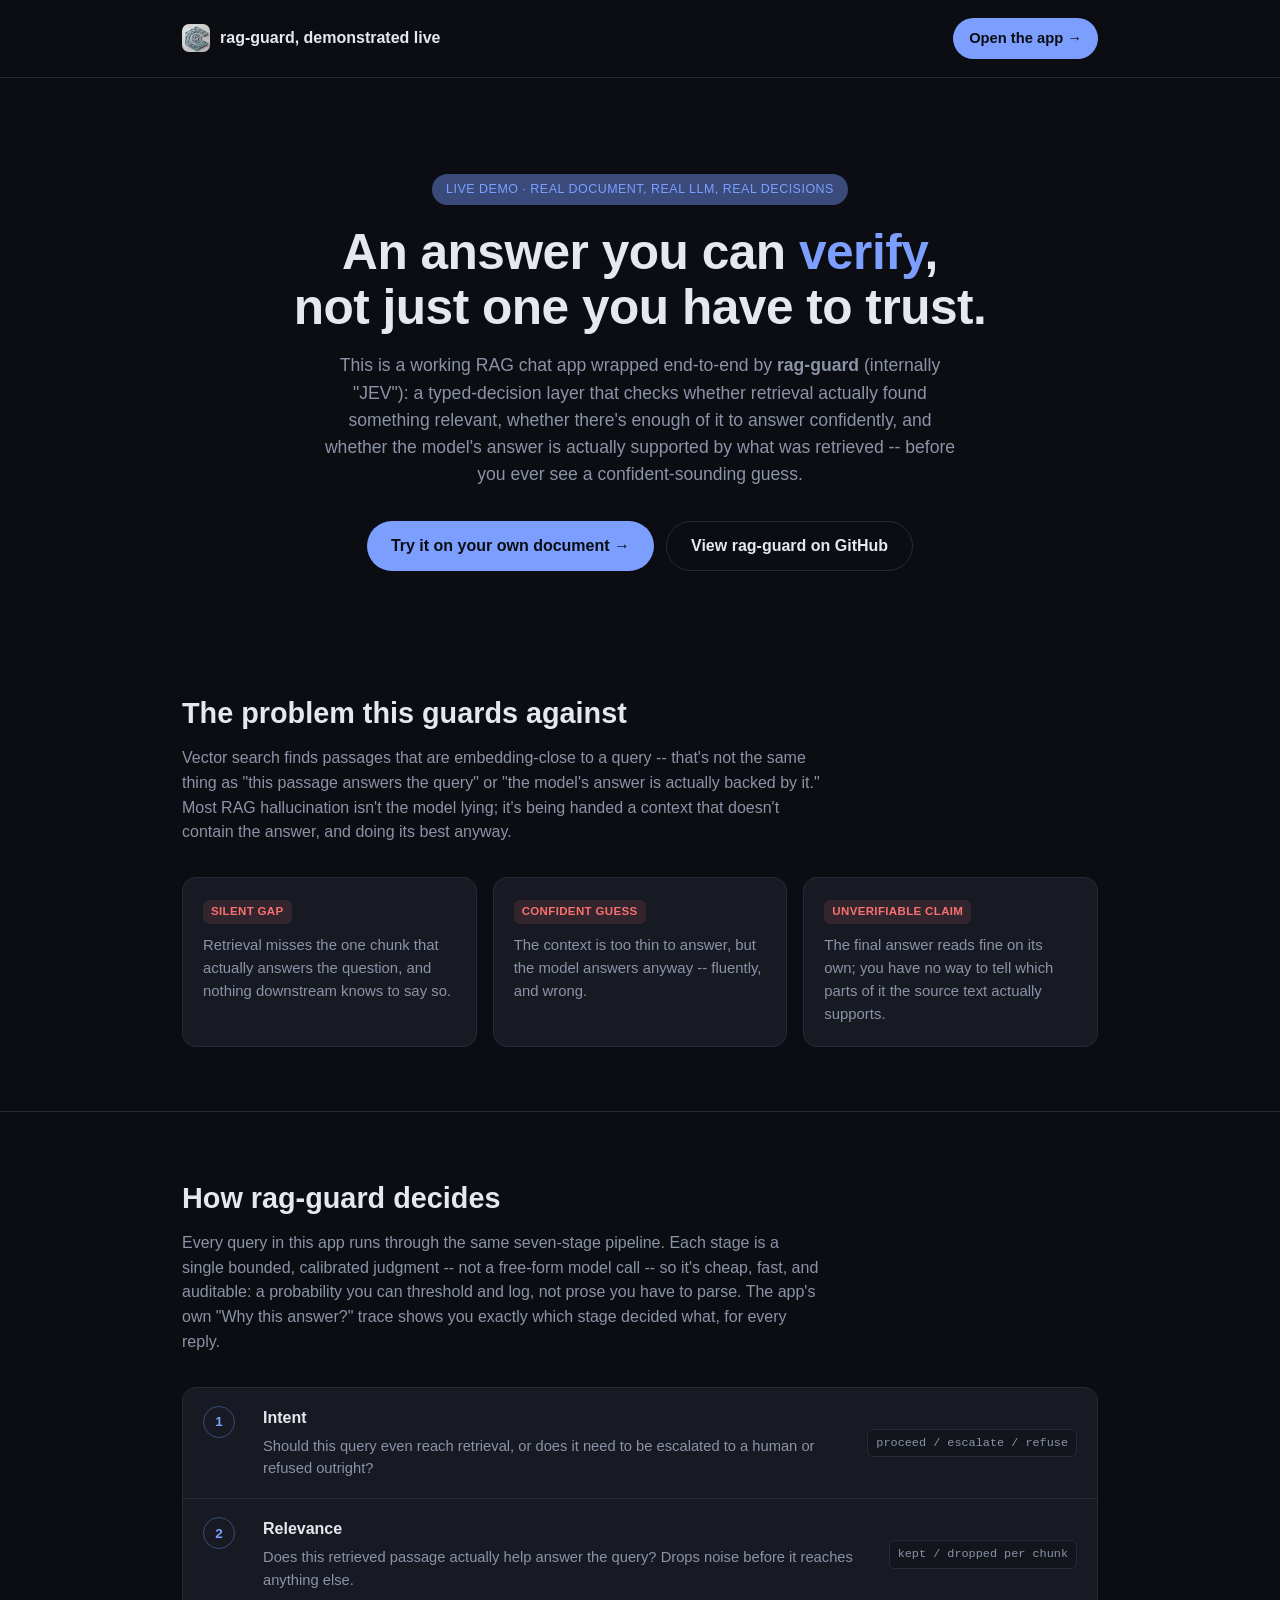
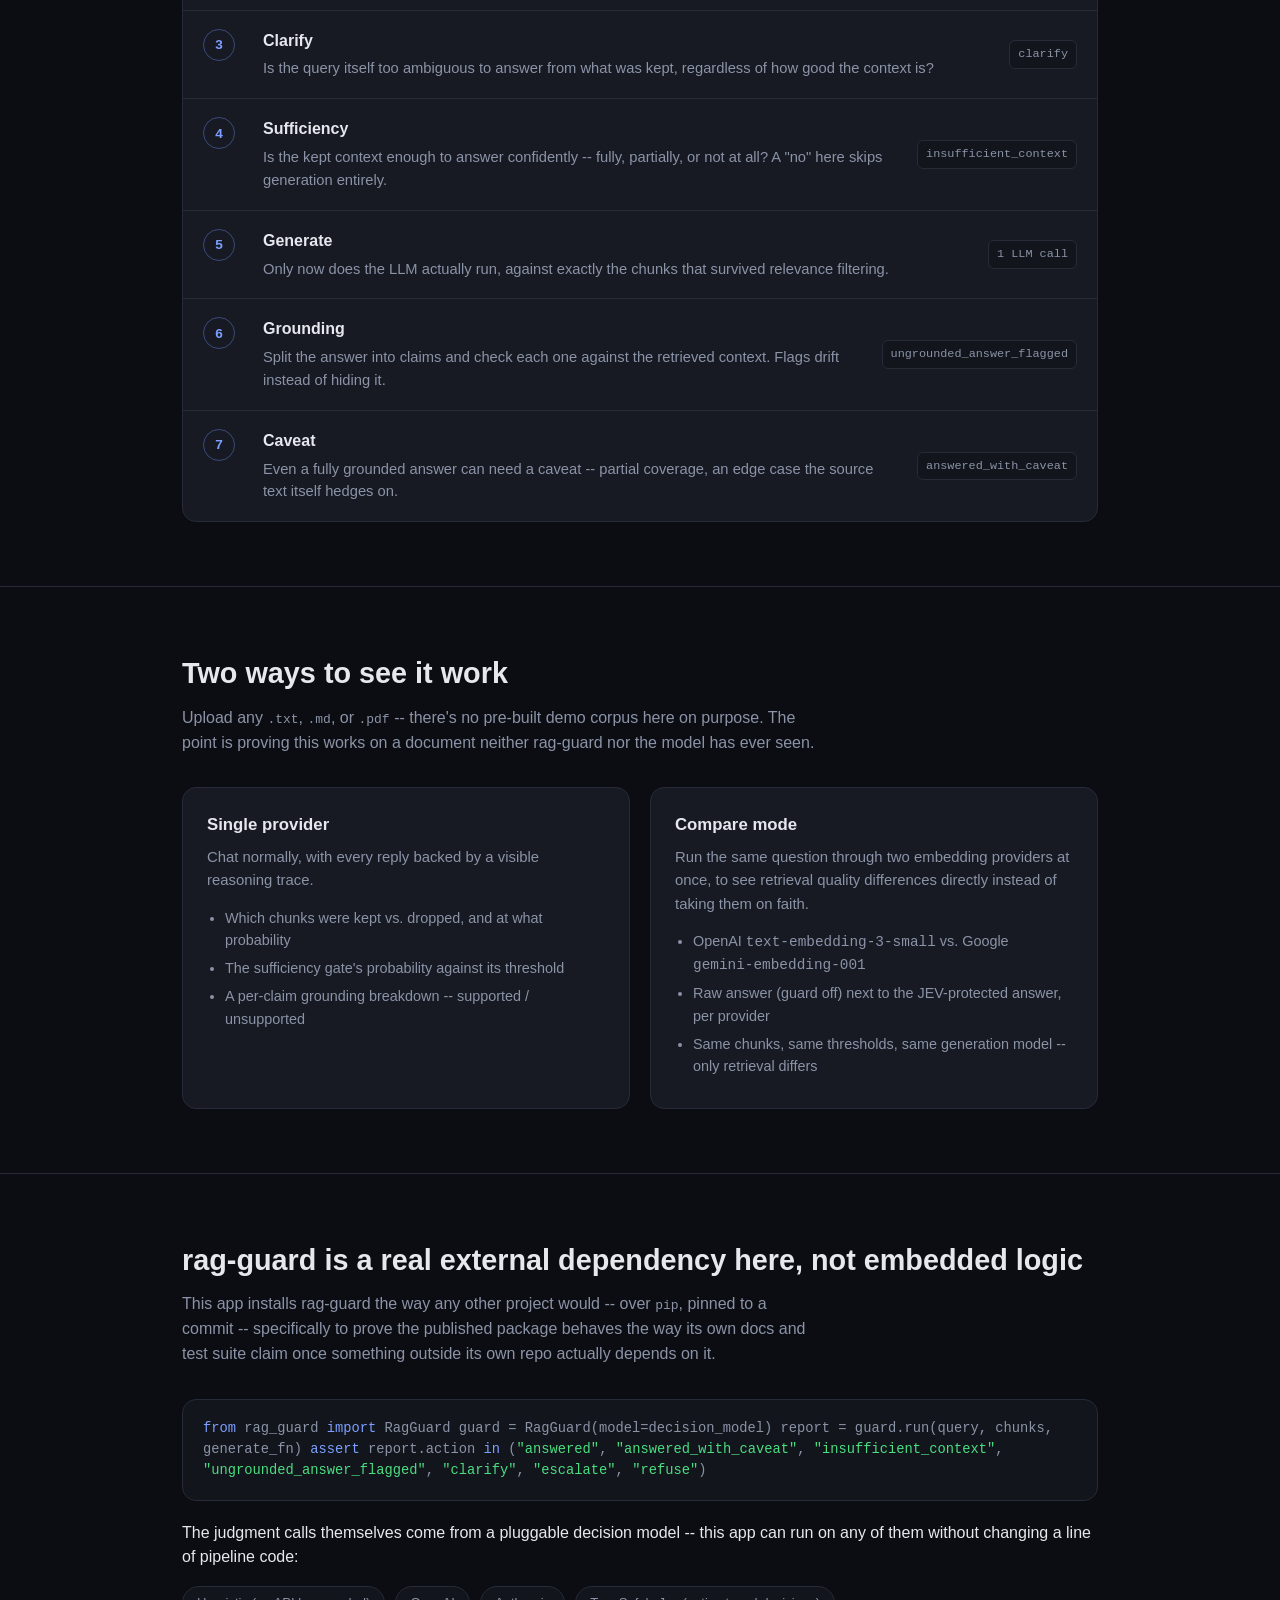
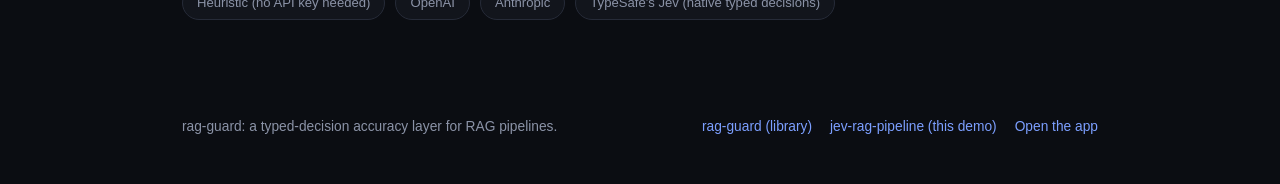
==== static/landing.html @ 6dce5f3c "Add a landing page explaining the project and rag-guard New static/landing.html at "/": explains why" ====
<!doctype html>
<html lang="en">
<head>
  <meta charset="utf-8" />
  <meta name="viewport" content="width=device-width, initial-scale=1" />
  <meta name="description" content="A real RAG system guarded end-to-end by rag-guard: a typed-decision layer that catches insufficient context and ungrounded answers before they reach you." />
  <meta name="theme-color" content="#0b0d12" />
  <link rel="icon" href="data:image/svg+xml,%3Csvg xmlns='http://www.w3.org/2000/svg' viewBox='0 0 32 32'%3E%3Crect width='32' height='32' rx='7' fill='%230b0d12'/%3E%3Ccircle cx='16' cy='16' r='9' fill='none' stroke='%237c9fff' stroke-width='3'/%3E%3C/svg%3E" />
  <title>rag-guard · a typed-decision layer for RAG, demonstrated live</title>
  <style>
    :root {
      --bg: #0b0d12;
      --bg-elevated: #12151c;
      --bg-card: #171a23;
      --border: #262b38;
      --text: #e6e8ee;
      --text-dim: #8b93a7;
      --accent: #7c9fff;
      --accent-dim: #3a4a7a;
      --green: #4ade80;
      --green-dim: rgba(74, 222, 128, 0.14);
      --yellow: #fbbf24;
      --yellow-dim: rgba(251, 191, 36, 0.14);
      --orange: #fb923c;
      --orange-dim: rgba(251, 146, 60, 0.14);
      --red: #f87171;
      --red-dim: rgba(248, 113, 113, 0.12);
      --radius: 14px;
      font-family: -apple-system, BlinkMacSystemFont, "Segoe UI", Inter, Roboto, sans-serif;
    }
    * { box-sizing: border-box; }
    html, body { margin: 0; }
    body {
      background: radial-gradient(1200px 600px at 50% -10%, #151a27 0%, var(--bg) 55%);
      color: var(--text);
      line-height: 1.55;
    }
    a { color: var(--accent); text-decoration: none; }
    a:hover { text-decoration: underline; }
    .wrap { max-width: 980px; margin: 0 auto; padding: 0 clamp(16px, 4vw, 32px); }

    nav.top {
      display: flex;
      align-items: center;
      justify-content: space-between;
      padding: 18px 0;
      border-bottom: 1px solid var(--border);
    }
    nav.top .wrap { width: 100%; display: flex; align-items: center; justify-content: space-between; }
    .brand { display: flex; align-items: center; gap: 10px; font-weight: 600; }
    .brand img { width: 28px; height: 28px; border-radius: 7px; }
    .cta {
      display: inline-flex;
      align-items: center;
      gap: 6px;
      padding: 9px 16px;
      border-radius: 999px;
      background: var(--accent);
      color: #0b0d12;
      font-weight: 600;
      font-size: 0.92rem;
    }
    .cta:hover { text-decoration: none; filter: brightness(1.08); }
    .cta.ghost {
      background: transparent;
      color: var(--text);
      border: 1px solid var(--border);
    }

    header.hero { padding: clamp(48px, 9vw, 96px) 0 clamp(32px, 6vw, 56px); text-align: center; }
    .eyebrow {
      display: inline-flex;
      align-items: center;
      gap: 8px;
      font-size: 0.78rem;
      letter-spacing: 0.04em;
      text-transform: uppercase;
      color: var(--accent);
      background: var(--accent-dim);
      border-radius: 999px;
      padding: 6px 14px;
      margin-bottom: 20px;
    }
    h1 {
      font-size: clamp(2rem, 5vw, 3.1rem);
      line-height: 1.1;
      margin: 0 0 18px;
      letter-spacing: -0.01em;
    }
    h1 .accent { color: var(--accent); }
    .lede {
      max-width: 640px;
      margin: 0 auto 32px;
      color: var(--text-dim);
      font-size: 1.1rem;
    }
    .hero-actions { display: flex; gap: 12px; justify-content: center; flex-wrap: wrap; }
    .hero-actions .cta { font-size: 1rem; padding: 12px 24px; }

    section { padding: clamp(36px, 7vw, 64px) 0; }
    section + section { border-top: 1px solid var(--border); }
    h2 {
      font-size: clamp(1.4rem, 3vw, 1.8rem);
      margin: 0 0 10px;
    }
    .section-sub { color: var(--text-dim); max-width: 640px; margin: 0 0 32px; }

    .problem-grid {
      display: grid;
      grid-template-columns: repeat(auto-fit, minmax(240px, 1fr));
      gap: 16px;
    }
    .problem-card {
      background: var(--bg-card);
      border: 1px solid var(--border);
      border-radius: var(--radius);
      padding: 20px;
    }
    .problem-card .tag {
      display: inline-block;
      font-size: 0.72rem;
      font-weight: 700;
      letter-spacing: 0.03em;
      text-transform: uppercase;
      color: var(--red);
      background: var(--red-dim);
      border-radius: 6px;
      padding: 3px 8px;
      margin-bottom: 10px;
    }
    .problem-card p { margin: 0; color: var(--text-dim); font-size: 0.93rem; }

    .pipeline {
      display: flex;
      flex-direction: column;
      gap: 0;
      border: 1px solid var(--border);
      border-radius: var(--radius);
      overflow: hidden;
      background: var(--bg-card);
    }
    .stage {
      display: grid;
      grid-template-columns: 44px 1fr auto;
      gap: 16px;
      align-items: start;
      padding: 18px 20px;
      border-bottom: 1px solid var(--border);
    }
    .stage:last-child { border-bottom: none; }
    .stage-num {
      width: 32px;
      height: 32px;
      border-radius: 50%;
      border: 1px solid var(--accent-dim);
      color: var(--accent);
      display: flex;
      align-items: center;
      justify-content: center;
      font-size: 0.85rem;
      font-weight: 700;
    }
    .stage-name { font-weight: 600; margin-bottom: 4px; }
    .stage-desc { color: var(--text-dim); font-size: 0.92rem; }
    .stage-outcome {
      font-size: 0.74rem;
      font-family: ui-monospace, SFMono-Regular, Menlo, monospace;
      color: var(--text-dim);
      background: var(--bg-elevated);
      border: 1px solid var(--border);
      border-radius: 6px;
      padding: 4px 8px;
      white-space: nowrap;
      align-self: center;
    }

    .two-col {
      display: grid;
      grid-template-columns: repeat(auto-fit, minmax(280px, 1fr));
      gap: 20px;
    }
    .mode-card {
      background: var(--bg-card);
      border: 1px solid var(--border);
      border-radius: var(--radius);
      padding: 24px;
    }
    .mode-card h3 { margin: 0 0 8px; font-size: 1.05rem; }
    .mode-card p { color: var(--text-dim); font-size: 0.93rem; margin: 0 0 14px; }
    .mode-card ul { margin: 0; padding-left: 18px; color: var(--text-dim); font-size: 0.9rem; }
    .mode-card li { margin-bottom: 6px; }

    .badge-row { display: flex; gap: 8px; flex-wrap: wrap; margin-top: 14px; }
    .badge-row span {
      font-size: 0.72rem;
      font-family: ui-monospace, SFMono-Regular, Menlo, monospace;
      border: 1px solid var(--border);
      border-radius: 6px;
      padding: 3px 8px;
      color: var(--text-dim);
    }

    .library-callout {
      display: grid;
      grid-template-columns: 1fr;
      gap: 20px;
    }
    .library-callout .code {
      background: var(--bg-elevated);
      border: 1px solid var(--border);
      border-radius: var(--radius);
      padding: 18px 20px;
      font-family: ui-monospace, SFMono-Regular, Menlo, monospace;
      font-size: 0.86rem;
      color: var(--text-dim);
      overflow-x: auto;
    }
    .library-callout .code .k { color: var(--accent); }
    .library-callout .code .s { color: var(--green); }

    .backend-list { display: flex; gap: 10px; flex-wrap: wrap; margin-top: 16px; }
    .backend-list span {
      font-size: 0.82rem;
      border: 1px solid var(--border);
      background: var(--bg-elevated);
      border-radius: 999px;
      padding: 6px 14px;
      color: var(--text-dim);
    }

    footer {
      padding: 32px 0 48px;
      color: var(--text-dim);
      font-size: 0.86rem;
      display: flex;
      justify-content: space-between;
      flex-wrap: wrap;
      gap: 12px;
    }
    footer .links { display: flex; gap: 18px; flex-wrap: wrap; }

    @media (max-width: 560px) {
      .stage { grid-template-columns: 36px 1fr; }
      .stage-outcome { grid-column: 2 / 3; margin-top: 8px; }
    }
  </style>
</head>
<body>
  <nav class="top">
    <div class="wrap">
      <div class="brand">
        <img src="/static/logo.png" alt="" />
        <span>rag-guard, demonstrated live</span>
      </div>
      <a class="cta" href="/app">Open the app →</a>
    </div>
  </nav>

  <header class="hero">
    <div class="wrap">
      <span class="eyebrow">Live demo · real document, real LLM, real decisions</span>
      <h1>An answer you can <span class="accent">verify</span>,<br />not just one you have to trust.</h1>
      <p class="lede">
        This is a working RAG chat app wrapped end-to-end by
        <strong>rag-guard</strong> (internally "JEV"): a typed-decision
        layer that checks whether retrieval actually found something
        relevant, whether there's enough of it to answer confidently, and
        whether the model's answer is actually supported by what was
        retrieved -- before you ever see a confident-sounding guess.
      </p>
      <div class="hero-actions">
        <a class="cta" href="/app">Try it on your own document →</a>
        <a class="cta ghost" href="https://github.com/furkandrms/jev-rag-guard">View rag-guard on GitHub</a>
      </div>
    </div>
  </header>

  <section>
    <div class="wrap">
      <h2>The problem this guards against</h2>
      <p class="section-sub">
        Vector search finds passages that are embedding-close to a query --
        that's not the same thing as "this passage answers the query" or
        "the model's answer is actually backed by it." Most RAG
        hallucination isn't the model lying; it's being handed a context
        that doesn't contain the answer, and doing its best anyway.
      </p>
      <div class="problem-grid">
        <div class="problem-card">
          <span class="tag">Silent gap</span>
          <p>Retrieval misses the one chunk that actually answers the question, and nothing downstream knows to say so.</p>
        </div>
        <div class="problem-card">
          <span class="tag">Confident guess</span>
          <p>The context is too thin to answer, but the model answers anyway -- fluently, and wrong.</p>
        </div>
        <div class="problem-card">
          <span class="tag">Unverifiable claim</span>
          <p>The final answer reads fine on its own; you have no way to tell which parts of it the source text actually supports.</p>
        </div>
      </div>
    </div>
  </section>

  <section>
    <div class="wrap">
      <h2>How rag-guard decides</h2>
      <p class="section-sub">
        Every query in this app runs through the same seven-stage pipeline.
        Each stage is a single bounded, calibrated judgment -- not a
        free-form model call -- so it's cheap, fast, and auditable: a
        probability you can threshold and log, not prose you have to
        parse. The app's own "Why this answer?" trace shows you exactly
        which stage decided what, for every reply.
      </p>
      <div class="pipeline">
        <div class="stage">
          <div class="stage-num">1</div>
          <div>
            <div class="stage-name">Intent</div>
            <div class="stage-desc">Should this query even reach retrieval, or does it need to be escalated to a human or refused outright?</div>
          </div>
          <div class="stage-outcome">proceed / escalate / refuse</div>
        </div>
        <div class="stage">
          <div class="stage-num">2</div>
          <div>
            <div class="stage-name">Relevance</div>
            <div class="stage-desc">Does this retrieved passage actually help answer the query? Drops noise before it reaches anything else.</div>
          </div>
          <div class="stage-outcome">kept / dropped per chunk</div>
        </div>
        <div class="stage">
          <div class="stage-num">3</div>
          <div>
            <div class="stage-name">Clarify</div>
            <div class="stage-desc">Is the query itself too ambiguous to answer from what was kept, regardless of how good the context is?</div>
          </div>
          <div class="stage-outcome">clarify</div>
        </div>
        <div class="stage">
          <div class="stage-num">4</div>
          <div>
            <div class="stage-name">Sufficiency</div>
            <div class="stage-desc">Is the kept context enough to answer confidently -- fully, partially, or not at all? A "no" here skips generation entirely.</div>
          </div>
          <div class="stage-outcome">insufficient_context</div>
        </div>
        <div class="stage">
          <div class="stage-num">5</div>
          <div>
            <div class="stage-name">Generate</div>
            <div class="stage-desc">Only now does the LLM actually run, against exactly the chunks that survived relevance filtering.</div>
          </div>
          <div class="stage-outcome">1 LLM call</div>
        </div>
        <div class="stage">
          <div class="stage-num">6</div>
          <div>
            <div class="stage-name">Grounding</div>
            <div class="stage-desc">Split the answer into claims and check each one against the retrieved context. Flags drift instead of hiding it.</div>
          </div>
          <div class="stage-outcome">ungrounded_answer_flagged</div>
        </div>
        <div class="stage">
          <div class="stage-num">7</div>
          <div>
            <div class="stage-name">Caveat</div>
            <div class="stage-desc">Even a fully grounded answer can need a caveat -- partial coverage, an edge case the source text itself hedges on.</div>
          </div>
          <div class="stage-outcome">answered_with_caveat</div>
        </div>
      </div>
    </div>
  </section>

  <section>
    <div class="wrap">
      <h2>Two ways to see it work</h2>
      <p class="section-sub">
        Upload any <code>.txt</code>, <code>.md</code>, or <code>.pdf</code> --
        there's no pre-built demo corpus here on purpose. The point is
        proving this works on a document neither rag-guard nor the model
        has ever seen.
      </p>
      <div class="two-col">
        <div class="mode-card">
          <h3>Single provider</h3>
          <p>Chat normally, with every reply backed by a visible reasoning trace.</p>
          <ul>
            <li>Which chunks were kept vs. dropped, and at what probability</li>
            <li>The sufficiency gate's probability against its threshold</li>
            <li>A per-claim grounding breakdown -- supported / unsupported</li>
          </ul>
        </div>
        <div class="mode-card">
          <h3>Compare mode</h3>
          <p>Run the same question through two embedding providers at once, to see retrieval quality differences directly instead of taking them on faith.</p>
          <ul>
            <li>OpenAI <code>text-embedding-3-small</code> vs. Google <code>gemini-embedding-001</code></li>
            <li>Raw answer (guard off) next to the JEV-protected answer, per provider</li>
            <li>Same chunks, same thresholds, same generation model -- only retrieval differs</li>
          </ul>
        </div>
      </div>
    </div>
  </section>

  <section>
    <div class="wrap">
      <h2>rag-guard is a real external dependency here, not embedded logic</h2>
      <p class="section-sub">
        This app installs rag-guard the way any other project would --
        over <code>pip</code>, pinned to a commit -- specifically to prove
        the published package behaves the way its own docs and test suite
        claim once something outside its own repo actually depends on it.
      </p>
      <div class="library-callout">
        <div class="code">
<span class="k">from</span> rag_guard <span class="k">import</span> RagGuard

guard = RagGuard(model=decision_model)
report = guard.run(query, chunks, generate_fn)
<span class="k">assert</span> report.action <span class="k">in</span> (<span class="s">"answered"</span>, <span class="s">"answered_with_caveat"</span>,
                        <span class="s">"insufficient_context"</span>, <span class="s">"ungrounded_answer_flagged"</span>,
                        <span class="s">"clarify"</span>, <span class="s">"escalate"</span>, <span class="s">"refuse"</span>)
        </div>
        <div>
          The judgment calls themselves come from a pluggable decision
          model -- this app can run on any of them without changing a
          line of pipeline code:
          <div class="backend-list">
            <span>Heuristic (no API key needed)</span>
            <span>OpenAI</span>
            <span>Anthropic</span>
            <span>TypeSafe's Jev (native typed decisions)</span>
          </div>
        </div>
      </div>
    </div>
  </section>

  <footer>
    <div class="wrap" style="display:flex; justify-content:space-between; flex-wrap:wrap; gap:12px; width:100%;">
      <span>rag-guard: a typed-decision accuracy layer for RAG pipelines.</span>
      <div class="links">
        <a href="https://github.com/furkandrms/jev-rag-guard">rag-guard (library)</a>
        <a href="https://github.com/furkandrms/jev-rag-pipeline">jev-rag-pipeline (this demo)</a>
        <a href="/app">Open the app</a>
      </div>
    </div>
  </footer>
</body>
</html>
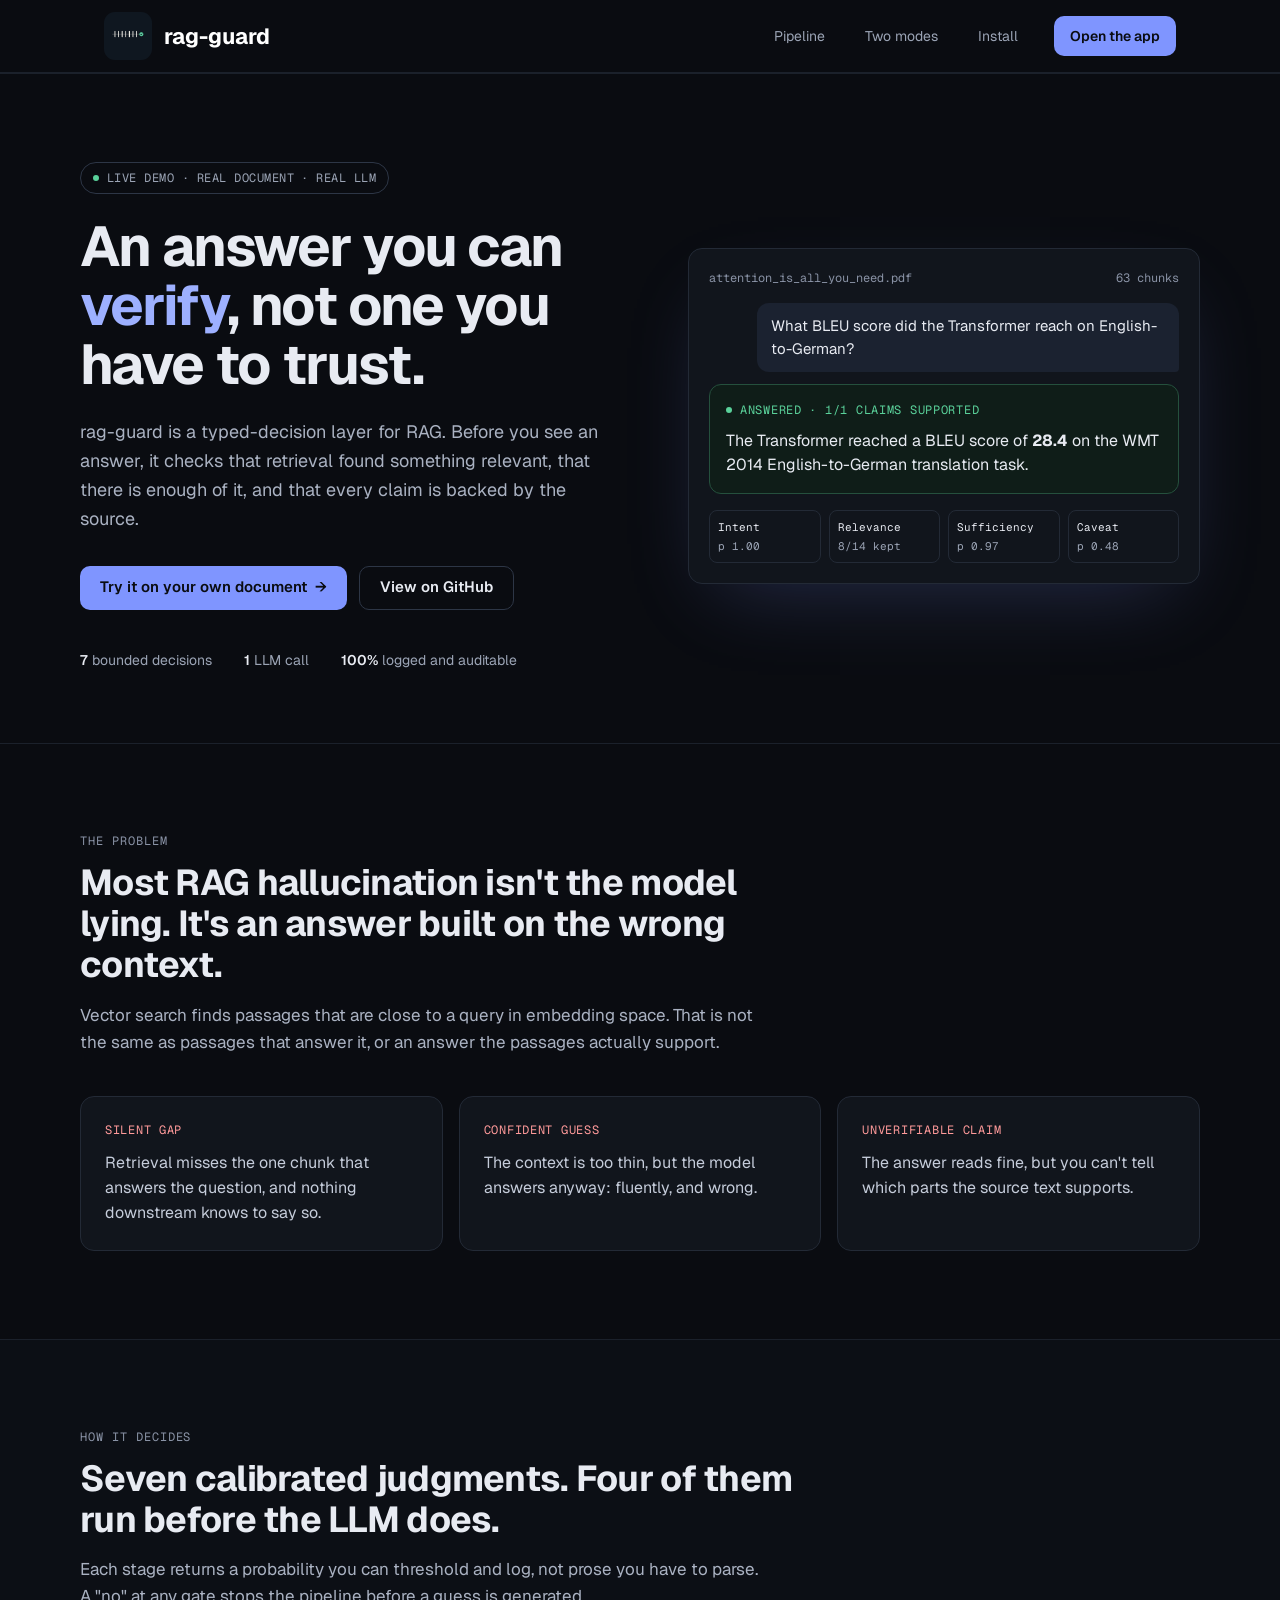
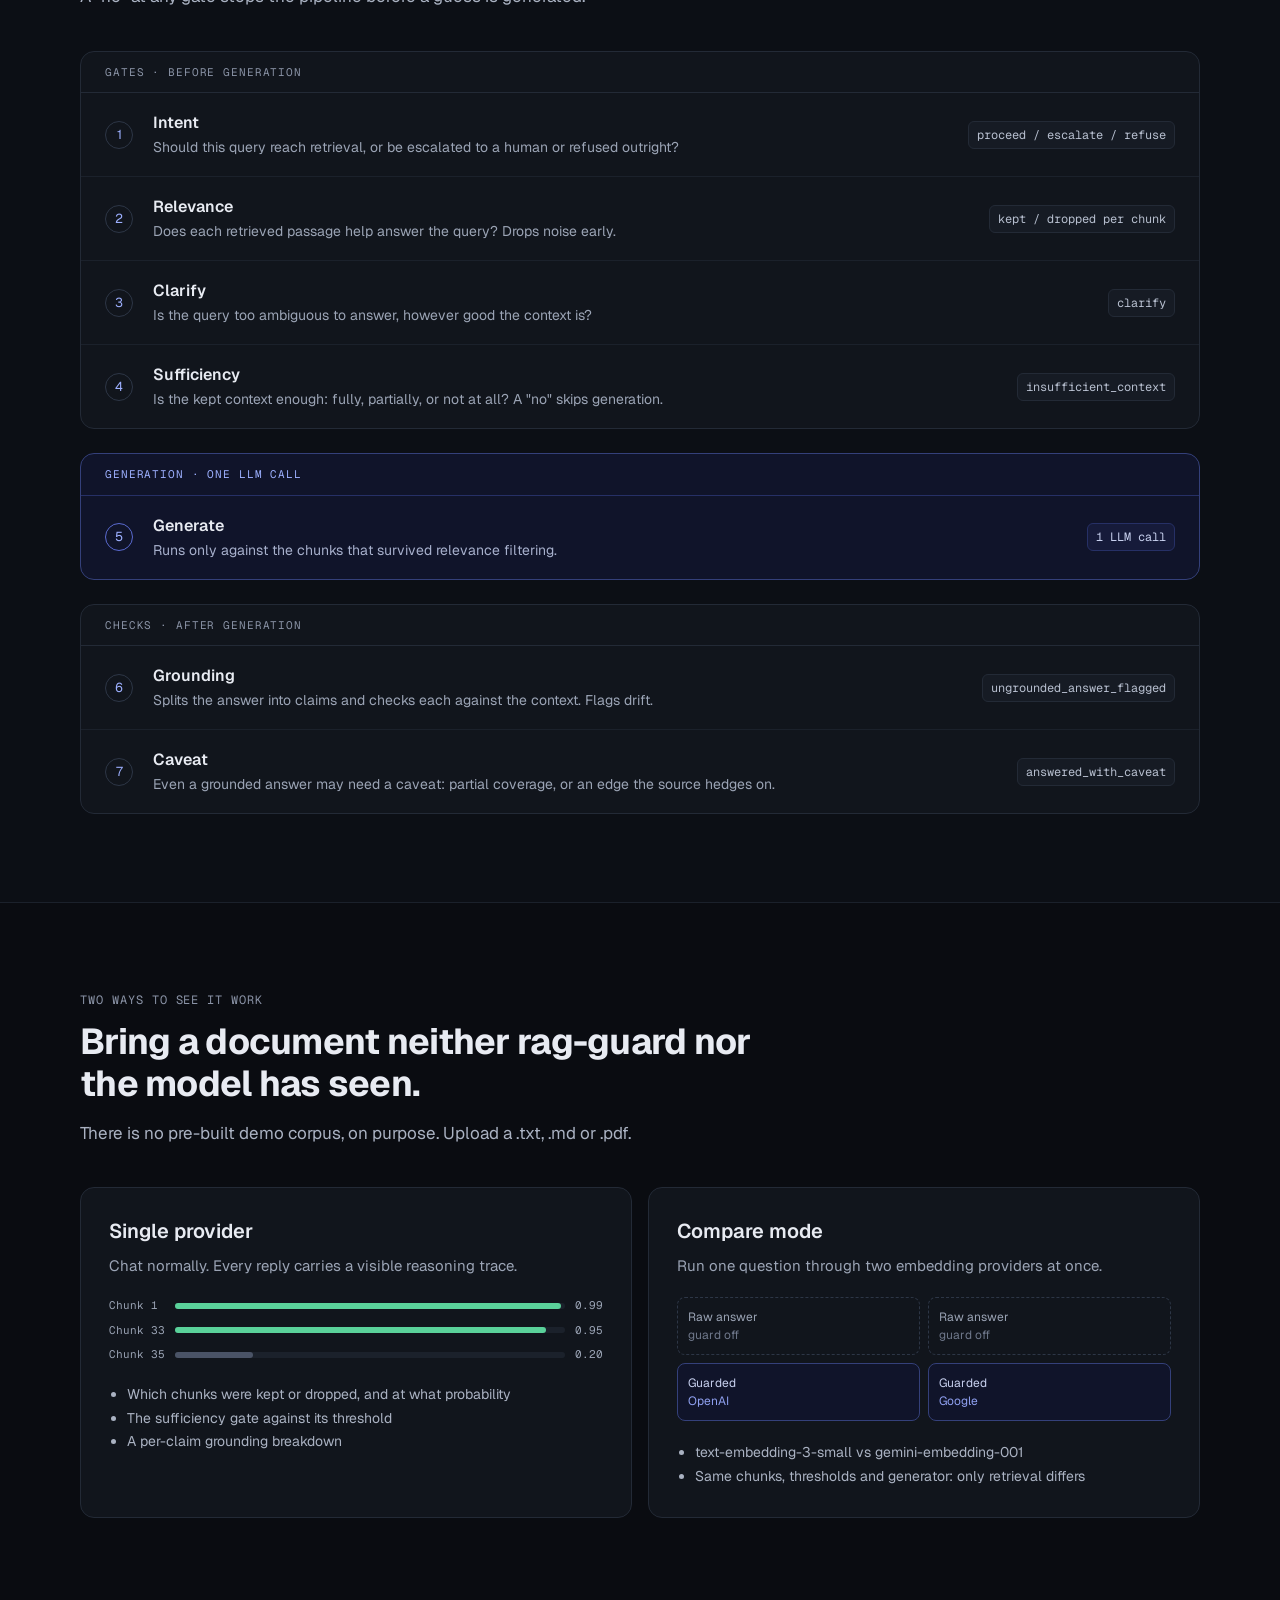
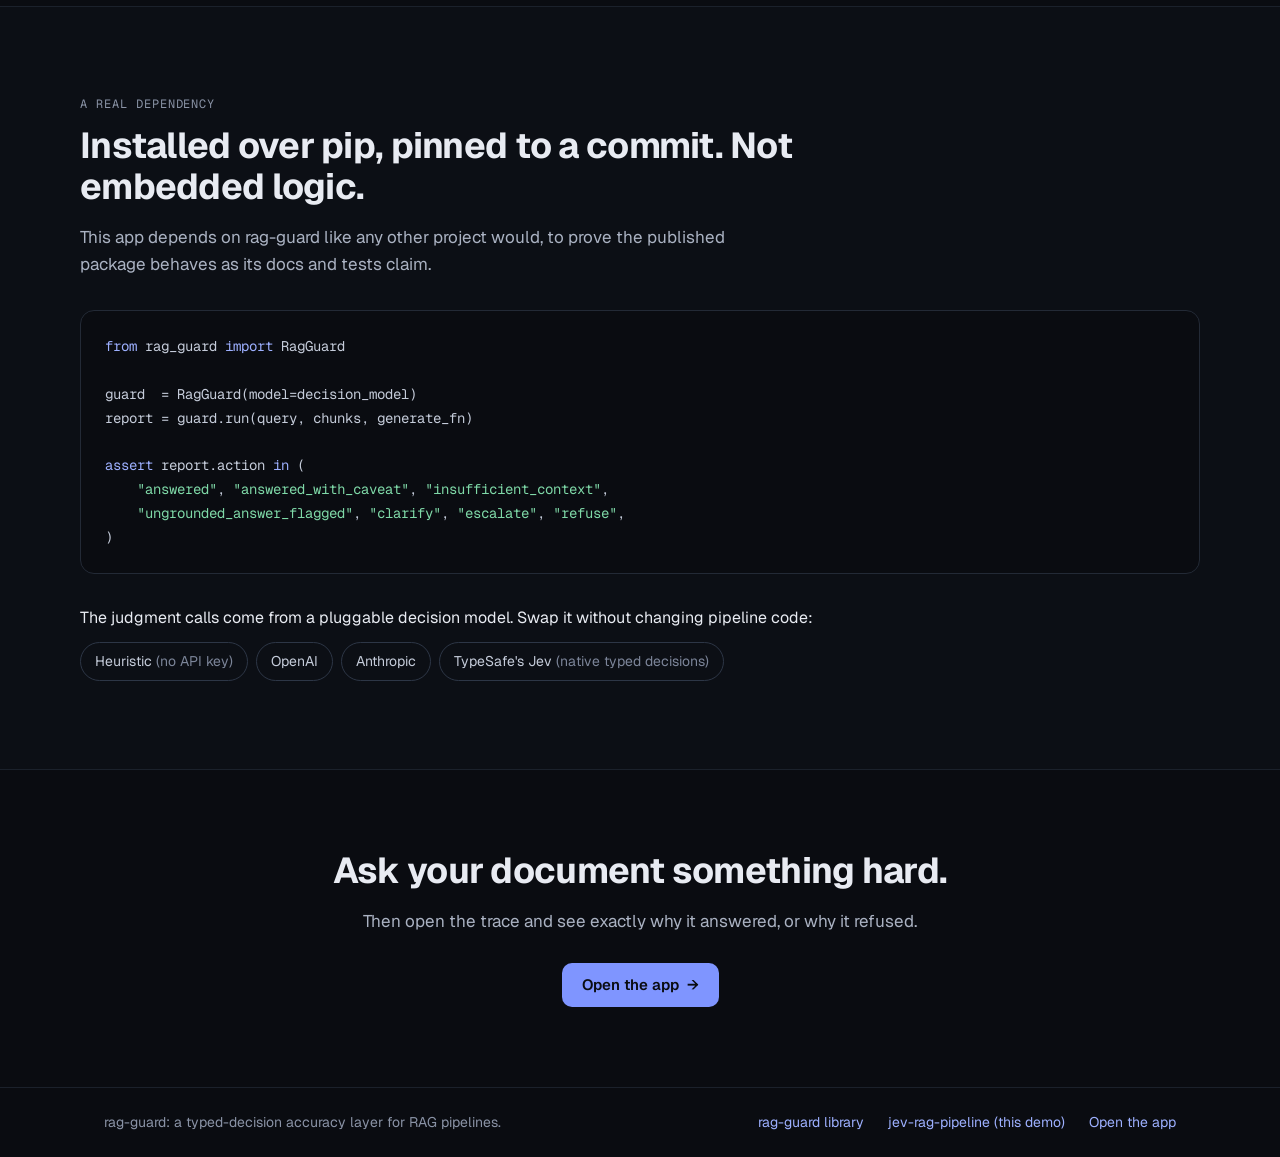
==== commit c3a6b359: "Redesign landing + app UI, fix relevance/LaTeX/chunk-list display bugs Full front-end-only redesign " ====
--- a/static/landing.html
+++ b/static/landing.html
@@ -4,451 +4,383 @@
   <meta charset="utf-8" />
   <meta name="viewport" content="width=device-width, initial-scale=1" />
   <meta name="description" content="A real RAG system guarded end-to-end by rag-guard: a typed-decision layer that catches insufficient context and ungrounded answers before they reach you." />
-  <meta name="theme-color" content="#0b0d12" />
-  <link rel="icon" href="data:image/svg+xml,%3Csvg xmlns='http://www.w3.org/2000/svg' viewBox='0 0 32 32'%3E%3Crect width='32' height='32' rx='7' fill='%230b0d12'/%3E%3Ccircle cx='16' cy='16' r='9' fill='none' stroke='%237c9fff' stroke-width='3'/%3E%3C/svg%3E" />
-  <title>rag-guard · a typed-decision layer for RAG, demonstrated live</title>
+  <meta name="theme-color" content="#0a0c11" />
+  <link rel="icon" href="data:image/svg+xml,%3Csvg xmlns='http://www.w3.org/2000/svg' viewBox='0 0 28 28'%3E%3Crect width='28' height='28' rx='8' fill='%23161b24'/%3E%3Cpath d='M14 6l6.5 2.5v5.2c0 3.6-2.6 6.3-6.5 8.3-3.9-2-6.5-4.7-6.5-8.3V8.5L14 6z' stroke='%237f95ff' stroke-width='1.6' fill='none'/%3E%3C/svg%3E" />
+  <title>rag-guard &middot; a typed-decision layer for RAG, demonstrated live</title>
+  <link rel="preconnect" href="https://fonts.googleapis.com" />
+  <link rel="preconnect" href="https://fonts.gstatic.com" crossorigin />
+  <link href="https://fonts.googleapis.com/css2?family=Geist:wght@400;500;600;700&family=Geist+Mono:wght@400;500&display=swap" rel="stylesheet" />
   <style>
     :root {
-      --bg: #0b0d12;
-      --bg-elevated: #12151c;
-      --bg-card: #171a23;
-      --border: #262b38;
-      --text: #e6e8ee;
-      --text-dim: #8b93a7;
-      --accent: #7c9fff;
-      --accent-dim: #3a4a7a;
-      --green: #4ade80;
-      --green-dim: rgba(74, 222, 128, 0.14);
-      --yellow: #fbbf24;
-      --yellow-dim: rgba(251, 191, 36, 0.14);
-      --orange: #fb923c;
-      --orange-dim: rgba(251, 146, 60, 0.14);
-      --red: #f87171;
-      --red-dim: rgba(248, 113, 113, 0.12);
-      --radius: 14px;
-      font-family: -apple-system, BlinkMacSystemFont, "Segoe UI", Inter, Roboto, sans-serif;
+      --bg: #0a0c11;
+      --bg-alt: #0c0f15;
+      --surface: #11151c;
+      --surface-2: #161b24;
+      --line: #232a36;
+      --line-strong: #2d3646;
+      --text: #e8ebf2;
+      --text-muted: #9ba4b5;
+      --text-dim: #8a93a6;
+      --accent: #7f95ff;
+      --accent-text: #9db0ff;
+      --good: #5ad19a;
+      --good-bg: #0f1d18;
+      --good-border: #25503d;
+      --warn: #f0b45a;
+      --bad: #ff9a9a;
+      --neutral-bar: #4a5366;
+      font-family: "Geist", -apple-system, BlinkMacSystemFont, "Segoe UI", Roboto, sans-serif;
     }
     * { box-sizing: border-box; }
     html, body { margin: 0; }
-    body {
-      background: radial-gradient(1200px 600px at 50% -10%, #151a27 0%, var(--bg) 55%);
-      color: var(--text);
-      line-height: 1.55;
-    }
-    a { color: var(--accent); text-decoration: none; }
-    a:hover { text-decoration: underline; }
-    .wrap { max-width: 980px; margin: 0 auto; padding: 0 clamp(16px, 4vw, 32px); }
-
-    nav.top {
-      display: flex;
-      align-items: center;
-      justify-content: space-between;
-      padding: 18px 0;
-      border-bottom: 1px solid var(--border);
-    }
-    nav.top .wrap { width: 100%; display: flex; align-items: center; justify-content: space-between; }
-    .brand { display: flex; align-items: center; gap: 10px; font-weight: 600; }
-    .brand img { width: 28px; height: 28px; border-radius: 7px; }
-    .cta {
-      display: inline-flex;
-      align-items: center;
-      gap: 6px;
-      padding: 9px 16px;
-      border-radius: 999px;
-      background: var(--accent);
-      color: #0b0d12;
-      font-weight: 600;
-      font-size: 0.92rem;
-    }
-    .cta:hover { text-decoration: none; filter: brightness(1.08); }
-    .cta.ghost {
-      background: transparent;
-      color: var(--text);
-      border: 1px solid var(--border);
-    }
-
-    header.hero { padding: clamp(48px, 9vw, 96px) 0 clamp(32px, 6vw, 56px); text-align: center; }
+    body { background: var(--bg); color: var(--text); line-height: 1.5; }
+    a { color: var(--accent-text); text-decoration: none; }
+    a:hover { color: #c3cffe; }
+    code, .mono { font-family: "Geist Mono", ui-monospace, SFMono-Regular, Menlo, monospace; }
+    :focus-visible { outline: 2px solid var(--accent-text); outline-offset: 3px; border-radius: 6px; }
+    @media (prefers-reduced-motion: reduce) { * { transition: none !important; animation: none !important; } }
+
+    .wrap { max-width: 1120px; margin: 0 auto; padding: 0 24px; }
+
+    .btn {
+      display: inline-flex; align-items: center; gap: 8px;
+      min-height: 44px; padding: 0 20px; border-radius: 10px;
+      font-weight: 600; font-size: 15px; text-decoration: none;
+      transition: transform 0.15s, background 0.15s, border-color 0.15s, color 0.15s;
+      border: none; cursor: pointer;
+    }
+    .btn-p { background: var(--accent); color: #0a0c11; }
+    .btn-p:hover { background: #9aabff; color: #0a0c11; transform: translateY(-1px); }
+    .btn-s { border: 1px solid var(--line-strong); color: var(--text); background: transparent; }
+    .btn-s:hover { border-color: var(--accent); color: #fff; }
+
+    .card { background: var(--surface); border: 1px solid var(--line); border-radius: 14px; }
+    .row { transition: background 0.15s; }
+    .row:hover { background: #141922; }
+
+    /* --- Nav --- */
+    nav.top { position: relative; border-bottom: 1px solid #1b212b; }
+    nav.top .wrap { padding: 12px 24px; display: flex; flex-wrap: wrap; align-items: center; gap: 12px 32px; }
+    .brand { display: flex; align-items: center; gap: 12px; color: #fff; font-weight: 700; font-size: 22px; margin-right: auto; }
+    .brand img { width: 48px; height: 48px; border-radius: 11px; }
+    .nav-link { color: var(--text-muted); font-size: 14px; padding: 12px 4px; }
+    .nav-link:hover { color: #fff; }
+    .nav-cta { min-height: 40px; padding: 0 16px; font-size: 14px; }
+
+    /* --- Hero --- */
+    .hero { padding: 88px 0 72px; display: flex; flex-wrap: wrap; gap: 56px; align-items: center; }
+    .hero-copy { flex: 1 1 440px; min-width: 0; }
     .eyebrow {
-      display: inline-flex;
-      align-items: center;
-      gap: 8px;
-      font-size: 0.78rem;
-      letter-spacing: 0.04em;
-      text-transform: uppercase;
-      color: var(--accent);
-      background: var(--accent-dim);
-      border-radius: 999px;
-      padding: 6px 14px;
-      margin-bottom: 20px;
-    }
-    h1 {
-      font-size: clamp(2rem, 5vw, 3.1rem);
-      line-height: 1.1;
-      margin: 0 0 18px;
-      letter-spacing: -0.01em;
-    }
-    h1 .accent { color: var(--accent); }
-    .lede {
-      max-width: 640px;
-      margin: 0 auto 32px;
-      color: var(--text-dim);
-      font-size: 1.1rem;
-    }
-    .hero-actions { display: flex; gap: 12px; justify-content: center; flex-wrap: wrap; }
-    .hero-actions .cta { font-size: 1rem; padding: 12px 24px; }
-
-    section { padding: clamp(36px, 7vw, 64px) 0; }
-    section + section { border-top: 1px solid var(--border); }
-    h2 {
-      font-size: clamp(1.4rem, 3vw, 1.8rem);
-      margin: 0 0 10px;
-    }
-    .section-sub { color: var(--text-dim); max-width: 640px; margin: 0 0 32px; }
-
-    .problem-grid {
-      display: grid;
-      grid-template-columns: repeat(auto-fit, minmax(240px, 1fr));
-      gap: 16px;
-    }
-    .problem-card {
-      background: var(--bg-card);
-      border: 1px solid var(--border);
-      border-radius: var(--radius);
-      padding: 20px;
-    }
-    .problem-card .tag {
-      display: inline-block;
-      font-size: 0.72rem;
-      font-weight: 700;
-      letter-spacing: 0.03em;
-      text-transform: uppercase;
-      color: var(--red);
-      background: var(--red-dim);
-      border-radius: 6px;
-      padding: 3px 8px;
-      margin-bottom: 10px;
-    }
-    .problem-card p { margin: 0; color: var(--text-dim); font-size: 0.93rem; }
-
-    .pipeline {
-      display: flex;
-      flex-direction: column;
-      gap: 0;
-      border: 1px solid var(--border);
-      border-radius: var(--radius);
-      overflow: hidden;
-      background: var(--bg-card);
-    }
-    .stage {
-      display: grid;
-      grid-template-columns: 44px 1fr auto;
-      gap: 16px;
-      align-items: start;
-      padding: 18px 20px;
-      border-bottom: 1px solid var(--border);
-    }
-    .stage:last-child { border-bottom: none; }
-    .stage-num {
-      width: 32px;
-      height: 32px;
-      border-radius: 50%;
-      border: 1px solid var(--accent-dim);
-      color: var(--accent);
-      display: flex;
-      align-items: center;
-      justify-content: center;
-      font-size: 0.85rem;
-      font-weight: 700;
-    }
-    .stage-name { font-weight: 600; margin-bottom: 4px; }
-    .stage-desc { color: var(--text-dim); font-size: 0.92rem; }
-    .stage-outcome {
-      font-size: 0.74rem;
-      font-family: ui-monospace, SFMono-Regular, Menlo, monospace;
-      color: var(--text-dim);
-      background: var(--bg-elevated);
-      border: 1px solid var(--border);
-      border-radius: 6px;
-      padding: 4px 8px;
-      white-space: nowrap;
-      align-self: center;
-    }
-
-    .two-col {
-      display: grid;
-      grid-template-columns: repeat(auto-fit, minmax(280px, 1fr));
-      gap: 20px;
-    }
-    .mode-card {
-      background: var(--bg-card);
-      border: 1px solid var(--border);
-      border-radius: var(--radius);
-      padding: 24px;
-    }
-    .mode-card h3 { margin: 0 0 8px; font-size: 1.05rem; }
-    .mode-card p { color: var(--text-dim); font-size: 0.93rem; margin: 0 0 14px; }
-    .mode-card ul { margin: 0; padding-left: 18px; color: var(--text-dim); font-size: 0.9rem; }
-    .mode-card li { margin-bottom: 6px; }
-
-    .badge-row { display: flex; gap: 8px; flex-wrap: wrap; margin-top: 14px; }
-    .badge-row span {
-      font-size: 0.72rem;
-      font-family: ui-monospace, SFMono-Regular, Menlo, monospace;
-      border: 1px solid var(--border);
-      border-radius: 6px;
-      padding: 3px 8px;
-      color: var(--text-dim);
-    }
-
-    .library-callout {
-      display: grid;
-      grid-template-columns: 1fr;
-      gap: 20px;
-    }
-    .library-callout .code {
-      background: var(--bg-elevated);
-      border: 1px solid var(--border);
-      border-radius: var(--radius);
-      padding: 18px 20px;
-      font-family: ui-monospace, SFMono-Regular, Menlo, monospace;
-      font-size: 0.86rem;
-      color: var(--text-dim);
-      overflow-x: auto;
-    }
-    .library-callout .code .k { color: var(--accent); }
-    .library-callout .code .s { color: var(--green); }
-
-    .backend-list { display: flex; gap: 10px; flex-wrap: wrap; margin-top: 16px; }
-    .backend-list span {
-      font-size: 0.82rem;
-      border: 1px solid var(--border);
-      background: var(--bg-elevated);
-      border-radius: 999px;
-      padding: 6px 14px;
-      color: var(--text-dim);
-    }
-
-    footer {
-      padding: 32px 0 48px;
-      color: var(--text-dim);
-      font-size: 0.86rem;
-      display: flex;
-      justify-content: space-between;
-      flex-wrap: wrap;
-      gap: 12px;
-    }
-    footer .links { display: flex; gap: 18px; flex-wrap: wrap; }
+      display: inline-flex; align-items: center; gap: 8px; padding: 6px 12px;
+      border: 1px solid var(--line-strong); border-radius: 999px;
+      font-family: "Geist Mono", monospace; font-size: 12px; color: var(--text-muted); letter-spacing: 0.04em;
+    }
+    .eyebrow .dot { width: 6px; height: 6px; border-radius: 50%; background: var(--good); }
+    h1 { margin: 24px 0 0; font-size: clamp(32px, 5vw, 56px); line-height: 1.05; letter-spacing: -0.03em; font-weight: 700; }
+    h1 .accent { color: var(--accent-text); }
+    .lede { margin: 24px 0 0; font-size: 18px; line-height: 1.6; color: #aab2c2; max-width: 520px; }
+    .hero-actions { margin-top: 32px; display: flex; flex-wrap: wrap; gap: 12px; }
+    .hero-facts { margin-top: 40px; display: flex; flex-wrap: wrap; gap: 12px 32px; font-size: 14px; color: var(--text-muted); }
+    .hero-facts b { color: var(--text); font-weight: 600; }
+
+    .verdict-card { flex: 1 1 400px; min-width: 0; padding: 20px; box-shadow: 0 30px 80px -30px rgba(127, 149, 255, 0.25); }
+    .verdict-meta { display: flex; justify-content: space-between; align-items: center; font-family: "Geist Mono", monospace; font-size: 12px; color: var(--text-dim); margin-bottom: 16px; }
+    .verdict-query { background: #1b2230; border-radius: 12px 12px 4px 12px; padding: 12px 14px; font-size: 15px; margin-left: 48px; }
+    .verdict-answer { margin-top: 12px; border: 1px solid var(--good-border); background: var(--good-bg); border-radius: 12px; padding: 16px; }
+    .verdict-tag { display: flex; align-items: center; gap: 8px; font-family: "Geist Mono", monospace; font-size: 12px; color: var(--good); letter-spacing: 0.06em; }
+    .verdict-tag .dot { width: 6px; height: 6px; border-radius: 50%; background: var(--good); }
+    .verdict-answer p { margin: 10px 0 0; font-size: 16px; line-height: 1.5; }
+    .verdict-stages { margin-top: 16px; display: grid; grid-template-columns: repeat(4, minmax(0, 1fr)); gap: 8px; font-family: "Geist Mono", monospace; font-size: 11px; color: var(--text-muted); }
+    .verdict-stages > div { border: 1px solid var(--line); border-radius: 8px; padding: 8px; }
+    .verdict-stages > div > span { display: block; color: var(--text); margin-bottom: 2px; }
+
+    section { border-top: 1px solid #1b212b; }
+    section.alt { background: var(--bg-alt); }
+    .section-inner { padding: 88px 0; }
+    .eyebrow-label { font-family: "Geist Mono", monospace; font-size: 12px; letter-spacing: 0.08em; color: var(--text-dim); }
+    h2 { margin: 12px 0 0; font-size: clamp(26px, 4vw, 36px); letter-spacing: -0.02em; line-height: 1.15; max-width: 720px; }
+    .section-sub { margin: 16px 0 0; font-size: 17px; line-height: 1.6; color: #aab2c2; max-width: 680px; }
+
+    /* --- Problem --- */
+    .problem-grid { margin-top: 40px; display: grid; grid-template-columns: repeat(auto-fit, minmax(260px, 1fr)); gap: 16px; }
+    .problem-card { padding: 24px; }
+    .problem-tag { font-family: "Geist Mono", monospace; font-size: 12px; letter-spacing: 0.06em; color: var(--bad); }
+    .problem-card p { margin: 12px 0 0; font-size: 16px; line-height: 1.55; color: #c5ccda; }
+
+    /* --- Pipeline --- */
+    .pipeline-grid { margin-top: 40px; display: flex; flex-wrap: wrap; gap: 24px; }
+    .pipeline-col-main { flex: 1 1 640px; min-width: 0; }
+    .pipeline-col-side { flex: 1 1 640px; min-width: 0; display: flex; flex-direction: column; gap: 24px; }
+    .panel-head { padding: 12px 24px; border-bottom: 1px solid var(--line); font-family: "Geist Mono", monospace; font-size: 11px; letter-spacing: 0.08em; color: var(--text-dim); }
+    .panel-head.accent { border-bottom-color: #263066; color: var(--accent-text); }
+    .stage-row { display: flex; flex-wrap: wrap; gap: 8px 20px; align-items: center; padding: 18px 24px; border-bottom: 1px solid #1b212b; }
+    .stage-row:last-child { border-bottom: none; }
+    .stage-num { width: 28px; height: 28px; border: 1px solid var(--line-strong); border-radius: 50%; display: inline-flex; align-items: center; justify-content: center; font-size: 13px; color: var(--accent-text); flex-shrink: 0; }
+    .stage-num.accent { border-color: #5a6ad0; }
+    .stage-body { flex: 1 1 320px; min-width: 0; }
+    .stage-name { font-weight: 600; }
+    .stage-desc { font-size: 14px; line-height: 1.5; color: var(--text-muted); margin-top: 2px; }
+    .stage-out { font-family: "Geist Mono", monospace; font-size: 12px; color: #b8c0d0; background: var(--surface-2); border: 1px solid var(--line); border-radius: 6px; padding: 4px 8px; white-space: nowrap; }
+    .generation-panel .stage-out { color: #c7d0ee; background: #161b3a; border-color: #263066; }
+    .generation-panel { border-color: #34407a; background: #10142a; }
+
+    /* --- Modes --- */
+    .modes-grid { margin-top: 40px; display: grid; grid-template-columns: repeat(auto-fit, minmax(320px, 1fr)); gap: 16px; }
+    .mode-card { padding: 28px; }
+    .mode-card h3 { margin: 0; font-size: 20px; font-weight: 600; }
+    .mode-card > p { margin: 8px 0 20px; font-size: 15px; line-height: 1.55; color: var(--text-muted); }
+    .mode-card ul { margin: 20px 0 0; padding-left: 18px; font-size: 14px; line-height: 1.7; color: #aab2c2; }
+    .mini-bars { display: flex; flex-direction: column; gap: 8px; font-family: "Geist Mono", monospace; font-size: 11px; color: var(--text-muted); }
+    .mini-bars .bar-row { display: flex; align-items: center; gap: 10px; }
+    .mini-bars .bar-label { width: 56px; flex-shrink: 0; }
+    .mini-bars .bar-track { flex: 1; height: 6px; background: #1b212b; border-radius: 3px; }
+    .mini-bars .bar-fill { display: block; height: 6px; border-radius: 3px; background: var(--good); }
+    .mini-bars .bar-fill.dim { background: var(--neutral-bar); }
+    .mini-grid { display: grid; grid-template-columns: 1fr 1fr; gap: 8px; font-size: 12px; }
+    .mini-grid > div { border-radius: 8px; padding: 10px; }
+    .mini-grid .raw { border: 1px dashed var(--line-strong); color: var(--text-muted); }
+    .mini-grid .guarded { border: 1px solid #34407a; background: #10142a; color: #c7d0ee; }
+    .mini-grid .guarded span { color: #8fa0f0; }
+    .mini-grid div span { display: block; color: #6f788b; }
+
+    /* --- Install --- */
+    pre.install {
+      margin: 32px 0 0; padding: 24px; background: var(--bg); border: 1px solid var(--line); border-radius: 14px;
+      overflow-x: auto; font-family: "Geist Mono", monospace; font-size: 14px; line-height: 1.7; color: #c5ccda;
+      white-space: pre;
+    }
+    pre.install .k { color: var(--accent-text); }
+    pre.install .s { color: #7fd9a8; }
+    .decision-pills { display: flex; flex-wrap: wrap; gap: 8px; }
+    .decision-pills span { padding: 8px 14px; border: 1px solid var(--line-strong); border-radius: 999px; font-size: 14px; color: #c5ccda; }
+    .decision-pills span b { color: #7c8599; font-weight: 400; }
+
+    /* --- CTA + footer --- */
+    .cta-band { padding: 80px 0; text-align: center; }
+    .cta-band h2 { margin: 0 auto; }
+    .cta-band .section-sub { margin: 16px auto 0; text-align: center; }
+    .cta-band .btn { margin-top: 28px; }
+    footer { border-top: 1px solid #1b212b; }
+    footer .wrap { padding: 24px; display: flex; flex-wrap: wrap; gap: 12px 24px; justify-content: space-between; font-size: 14px; color: var(--text-dim); }
+    footer .links { display: flex; flex-wrap: wrap; gap: 8px 24px; }
 
     @media (max-width: 560px) {
-      .stage { grid-template-columns: 36px 1fr; }
-      .stage-outcome { grid-column: 2 / 3; margin-top: 8px; }
+      .nav-link { display: none; }
+      .verdict-stages { grid-template-columns: repeat(2, minmax(0, 1fr)); }
     }
   </style>
 </head>
 <body>
   <nav class="top">
     <div class="wrap">
-      <div class="brand">
-        <img src="/static/logo.png" alt="" />
-        <span>rag-guard, demonstrated live</span>
-      </div>
-      <a class="cta" href="/app">Open the app →</a>
+      <a class="brand" href="/">
+        <img src="/static/logo.png?v=2" alt="" />
+        rag-guard
+      </a>
+      <a class="nav-link" href="#pipeline">Pipeline</a>
+      <a class="nav-link" href="#modes">Two modes</a>
+      <a class="nav-link" href="#install">Install</a>
+      <a class="btn btn-p nav-cta" href="/app">Open the app</a>
     </div>
   </nav>
 
-  <header class="hero">
-    <div class="wrap">
-      <span class="eyebrow">Live demo · real document, real LLM, real decisions</span>
-      <h1>An answer you can <span class="accent">verify</span>,<br />not just one you have to trust.</h1>
-      <p class="lede">
-        This is a working RAG chat app wrapped end-to-end by
-        <strong>rag-guard</strong> (internally "JEV"): a typed-decision
-        layer that checks whether retrieval actually found something
-        relevant, whether there's enough of it to answer confidently, and
-        whether the model's answer is actually supported by what was
-        retrieved -- before you ever see a confident-sounding guess.
-      </p>
-      <div class="hero-actions">
-        <a class="cta" href="/app">Try it on your own document →</a>
-        <a class="cta ghost" href="https://github.com/furkandrms/jev-rag-guard">View rag-guard on GitHub</a>
-      </div>
-    </div>
-  </header>
-
   <section>
-    <div class="wrap">
-      <h2>The problem this guards against</h2>
-      <p class="section-sub">
-        Vector search finds passages that are embedding-close to a query --
-        that's not the same thing as "this passage answers the query" or
-        "the model's answer is actually backed by it." Most RAG
-        hallucination isn't the model lying; it's being handed a context
-        that doesn't contain the answer, and doing its best anyway.
-      </p>
+    <div class="wrap hero">
+      <div class="hero-copy">
+        <span class="eyebrow"><span class="dot"></span>LIVE DEMO &middot; REAL DOCUMENT &middot; REAL LLM</span>
+        <h1>An answer you can <span class="accent">verify</span>, not one you have to trust.</h1>
+        <p class="lede">
+          rag-guard is a typed-decision layer for RAG. Before you see an
+          answer, it checks that retrieval found something relevant, that
+          there is enough of it, and that every claim is backed by the
+          source.
+        </p>
+        <div class="hero-actions">
+          <a class="btn btn-p" href="/app">Try it on your own document <span aria-hidden="true">&rarr;</span></a>
+          <a class="btn btn-s" href="https://github.com/furkandrms/jev-rag-guard">View on GitHub</a>
+        </div>
+        <div class="hero-facts">
+          <span><b>7</b> bounded decisions</span>
+          <span><b>1</b> LLM call</span>
+          <span><b>100%</b> logged and auditable</span>
+        </div>
+      </div>
+
+      <div class="card verdict-card">
+        <div class="verdict-meta"><span>attention_is_all_you_need.pdf</span><span>63 chunks</span></div>
+        <div class="verdict-query">What BLEU score did the Transformer reach on English-to-German?</div>
+        <div class="verdict-answer">
+          <div class="verdict-tag"><span class="dot"></span>ANSWERED &middot; 1/1 CLAIMS SUPPORTED</div>
+          <p>The Transformer reached a BLEU score of <b>28.4</b> on the WMT 2014 English-to-German translation task.</p>
+        </div>
+        <div class="verdict-stages">
+          <div><span>Intent</span>p 1.00</div>
+          <div><span>Relevance</span>8/14 kept</div>
+          <div><span>Sufficiency</span>p 0.97</div>
+          <div><span>Caveat</span>p 0.48</div>
+        </div>
+      </div>
+    </div>
+  </section>
+
+  <section>
+    <div class="wrap section-inner">
+      <div class="eyebrow-label">THE PROBLEM</div>
+      <h2>Most RAG hallucination isn't the model lying. It's an answer built on the wrong context.</h2>
+      <p class="section-sub">Vector search finds passages that are close to a query in embedding space. That is not the same as passages that answer it, or an answer the passages actually support.</p>
       <div class="problem-grid">
-        <div class="problem-card">
-          <span class="tag">Silent gap</span>
-          <p>Retrieval misses the one chunk that actually answers the question, and nothing downstream knows to say so.</p>
-        </div>
-        <div class="problem-card">
-          <span class="tag">Confident guess</span>
-          <p>The context is too thin to answer, but the model answers anyway -- fluently, and wrong.</p>
-        </div>
-        <div class="problem-card">
-          <span class="tag">Unverifiable claim</span>
-          <p>The final answer reads fine on its own; you have no way to tell which parts of it the source text actually supports.</p>
-        </div>
+        <div class="card problem-card">
+          <div class="problem-tag">SILENT GAP</div>
+          <p>Retrieval misses the one chunk that answers the question, and nothing downstream knows to say so.</p>
+        </div>
+        <div class="card problem-card">
+          <div class="problem-tag">CONFIDENT GUESS</div>
+          <p>The context is too thin, but the model answers anyway: fluently, and wrong.</p>
+        </div>
+        <div class="card problem-card">
+          <div class="problem-tag">UNVERIFIABLE CLAIM</div>
+          <p>The answer reads fine, but you can't tell which parts the source text supports.</p>
+        </div>
+      </div>
+    </div>
+  </section>
+
+  <section id="pipeline" class="alt">
+    <div class="wrap section-inner">
+      <div class="eyebrow-label">HOW IT DECIDES</div>
+      <h2>Seven calibrated judgments. Four of them run before the LLM does.</h2>
+      <p class="section-sub">Each stage returns a probability you can threshold and log, not prose you have to parse. A "no" at any gate stops the pipeline before a guess is generated.</p>
+
+      <div class="pipeline-grid">
+        <div class="card pipeline-col-main">
+          <div class="panel-head">GATES &middot; BEFORE GENERATION</div>
+          <div class="row stage-row">
+            <span class="stage-num">1</span>
+            <div class="stage-body"><div class="stage-name">Intent</div><div class="stage-desc">Should this query reach retrieval, or be escalated to a human or refused outright?</div></div>
+            <code class="stage-out">proceed / escalate / refuse</code>
+          </div>
+          <div class="row stage-row">
+            <span class="stage-num">2</span>
+            <div class="stage-body"><div class="stage-name">Relevance</div><div class="stage-desc">Does each retrieved passage help answer the query? Drops noise early.</div></div>
+            <code class="stage-out">kept / dropped per chunk</code>
+          </div>
+          <div class="row stage-row">
+            <span class="stage-num">3</span>
+            <div class="stage-body"><div class="stage-name">Clarify</div><div class="stage-desc">Is the query too ambiguous to answer, however good the context is?</div></div>
+            <code class="stage-out">clarify</code>
+          </div>
+          <div class="row stage-row">
+            <span class="stage-num">4</span>
+            <div class="stage-body"><div class="stage-name">Sufficiency</div><div class="stage-desc">Is the kept context enough: fully, partially, or not at all? A "no" skips generation.</div></div>
+            <code class="stage-out">insufficient_context</code>
+          </div>
+        </div>
+
+        <div class="pipeline-col-side">
+          <div class="card generation-panel">
+            <div class="panel-head accent">GENERATION &middot; ONE LLM CALL</div>
+            <div class="row stage-row">
+              <span class="stage-num accent">5</span>
+              <div class="stage-body"><div class="stage-name">Generate</div><div class="stage-desc" style="color:#a7b0cc">Runs only against the chunks that survived relevance filtering.</div></div>
+              <code class="stage-out">1 LLM call</code>
+            </div>
+          </div>
+          <div class="card">
+            <div class="panel-head">CHECKS &middot; AFTER GENERATION</div>
+            <div class="row stage-row">
+              <span class="stage-num">6</span>
+              <div class="stage-body"><div class="stage-name">Grounding</div><div class="stage-desc">Splits the answer into claims and checks each against the context. Flags drift.</div></div>
+              <code class="stage-out">ungrounded_answer_flagged</code>
+            </div>
+            <div class="row stage-row">
+              <span class="stage-num">7</span>
+              <div class="stage-body"><div class="stage-name">Caveat</div><div class="stage-desc">Even a grounded answer may need a caveat: partial coverage, or an edge the source hedges on.</div></div>
+              <code class="stage-out">answered_with_caveat</code>
+            </div>
+          </div>
+        </div>
+      </div>
+    </div>
+  </section>
+
+  <section id="modes">
+    <div class="wrap section-inner">
+      <div class="eyebrow-label">TWO WAYS TO SEE IT WORK</div>
+      <h2>Bring a document neither rag-guard nor the model has seen.</h2>
+      <p class="section-sub">There is no pre-built demo corpus, on purpose. Upload a .txt, .md or .pdf.</p>
+      <div class="modes-grid">
+        <div class="card mode-card">
+          <h3>Single provider</h3>
+          <p>Chat normally. Every reply carries a visible reasoning trace.</p>
+          <div class="mini-bars">
+            <div class="bar-row"><span class="bar-label">Chunk 1</span><span class="bar-track"><span class="bar-fill" style="width:99%"></span></span><span>0.99</span></div>
+            <div class="bar-row"><span class="bar-label">Chunk 33</span><span class="bar-track"><span class="bar-fill" style="width:95%"></span></span><span>0.95</span></div>
+            <div class="bar-row"><span class="bar-label">Chunk 35</span><span class="bar-track"><span class="bar-fill dim" style="width:20%"></span></span><span>0.20</span></div>
+          </div>
+          <ul>
+            <li>Which chunks were kept or dropped, and at what probability</li>
+            <li>The sufficiency gate against its threshold</li>
+            <li>A per-claim grounding breakdown</li>
+          </ul>
+        </div>
+        <div class="card mode-card">
+          <h3>Compare mode</h3>
+          <p>Run one question through two embedding providers at once.</p>
+          <div class="mini-grid">
+            <div class="raw">Raw answer<span>guard off</span></div>
+            <div class="raw">Raw answer<span>guard off</span></div>
+            <div class="guarded">Guarded<span>OpenAI</span></div>
+            <div class="guarded">Guarded<span>Google</span></div>
+          </div>
+          <ul>
+            <li>text-embedding-3-small vs gemini-embedding-001</li>
+            <li>Same chunks, thresholds and generator: only retrieval differs</li>
+          </ul>
+        </div>
+      </div>
+    </div>
+  </section>
+
+  <section id="install" class="alt">
+    <div class="wrap section-inner">
+      <div class="eyebrow-label">A REAL DEPENDENCY</div>
+      <h2>Installed over pip, pinned to a commit. Not embedded logic.</h2>
+      <p class="section-sub">This app depends on rag-guard like any other project would, to prove the published package behaves as its docs and tests claim.</p>
+      <pre class="install"><span class="k">from</span> rag_guard <span class="k">import</span> RagGuard
+
+guard  = RagGuard(model=decision_model)
+report = guard.run(query, chunks, generate_fn)
+
+<span class="k">assert</span> report.action <span class="k">in</span> (
+    <span class="s">"answered"</span>, <span class="s">"answered_with_caveat"</span>, <span class="s">"insufficient_context"</span>,
+    <span class="s">"ungrounded_answer_flagged"</span>, <span class="s">"clarify"</span>, <span class="s">"escalate"</span>, <span class="s">"refuse"</span>,
+)</pre>
+      <p style="margin:32px 0 12px; font-size:16px; color:var(--text);">The judgment calls come from a pluggable decision model. Swap it without changing pipeline code:</p>
+      <div class="decision-pills">
+        <span>Heuristic <b>(no API key)</b></span>
+        <span>OpenAI</span>
+        <span>Anthropic</span>
+        <span>TypeSafe's Jev <b>(native typed decisions)</b></span>
       </div>
     </div>
   </section>
 
   <section>
-    <div class="wrap">
-      <h2>How rag-guard decides</h2>
-      <p class="section-sub">
-        Every query in this app runs through the same seven-stage pipeline.
-        Each stage is a single bounded, calibrated judgment -- not a
-        free-form model call -- so it's cheap, fast, and auditable: a
-        probability you can threshold and log, not prose you have to
-        parse. The app's own "Why this answer?" trace shows you exactly
-        which stage decided what, for every reply.
-      </p>
-      <div class="pipeline">
-        <div class="stage">
-          <div class="stage-num">1</div>
-          <div>
-            <div class="stage-name">Intent</div>
-            <div class="stage-desc">Should this query even reach retrieval, or does it need to be escalated to a human or refused outright?</div>
-          </div>
-          <div class="stage-outcome">proceed / escalate / refuse</div>
-        </div>
-        <div class="stage">
-          <div class="stage-num">2</div>
-          <div>
-            <div class="stage-name">Relevance</div>
-            <div class="stage-desc">Does this retrieved passage actually help answer the query? Drops noise before it reaches anything else.</div>
-          </div>
-          <div class="stage-outcome">kept / dropped per chunk</div>
-        </div>
-        <div class="stage">
-          <div class="stage-num">3</div>
-          <div>
-            <div class="stage-name">Clarify</div>
-            <div class="stage-desc">Is the query itself too ambiguous to answer from what was kept, regardless of how good the context is?</div>
-          </div>
-          <div class="stage-outcome">clarify</div>
-        </div>
-        <div class="stage">
-          <div class="stage-num">4</div>
-          <div>
-            <div class="stage-name">Sufficiency</div>
-            <div class="stage-desc">Is the kept context enough to answer confidently -- fully, partially, or not at all? A "no" here skips generation entirely.</div>
-          </div>
-          <div class="stage-outcome">insufficient_context</div>
-        </div>
-        <div class="stage">
-          <div class="stage-num">5</div>
-          <div>
-            <div class="stage-name">Generate</div>
-            <div class="stage-desc">Only now does the LLM actually run, against exactly the chunks that survived relevance filtering.</div>
-          </div>
-          <div class="stage-outcome">1 LLM call</div>
-        </div>
-        <div class="stage">
-          <div class="stage-num">6</div>
-          <div>
-            <div class="stage-name">Grounding</div>
-            <div class="stage-desc">Split the answer into claims and check each one against the retrieved context. Flags drift instead of hiding it.</div>
-          </div>
-          <div class="stage-outcome">ungrounded_answer_flagged</div>
-        </div>
-        <div class="stage">
-          <div class="stage-num">7</div>
-          <div>
-            <div class="stage-name">Caveat</div>
-            <div class="stage-desc">Even a fully grounded answer can need a caveat -- partial coverage, an edge case the source text itself hedges on.</div>
-          </div>
-          <div class="stage-outcome">answered_with_caveat</div>
-        </div>
-      </div>
-    </div>
-  </section>
-
-  <section>
-    <div class="wrap">
-      <h2>Two ways to see it work</h2>
-      <p class="section-sub">
-        Upload any <code>.txt</code>, <code>.md</code>, or <code>.pdf</code> --
-        there's no pre-built demo corpus here on purpose. The point is
-        proving this works on a document neither rag-guard nor the model
-        has ever seen.
-      </p>
-      <div class="two-col">
-        <div class="mode-card">
-          <h3>Single provider</h3>
-          <p>Chat normally, with every reply backed by a visible reasoning trace.</p>
-          <ul>
-            <li>Which chunks were kept vs. dropped, and at what probability</li>
-            <li>The sufficiency gate's probability against its threshold</li>
-            <li>A per-claim grounding breakdown -- supported / unsupported</li>
-          </ul>
-        </div>
-        <div class="mode-card">
-          <h3>Compare mode</h3>
-          <p>Run the same question through two embedding providers at once, to see retrieval quality differences directly instead of taking them on faith.</p>
-          <ul>
-            <li>OpenAI <code>text-embedding-3-small</code> vs. Google <code>gemini-embedding-001</code></li>
-            <li>Raw answer (guard off) next to the JEV-protected answer, per provider</li>
-            <li>Same chunks, same thresholds, same generation model -- only retrieval differs</li>
-          </ul>
-        </div>
-      </div>
-    </div>
-  </section>
-
-  <section>
-    <div class="wrap">
-      <h2>rag-guard is a real external dependency here, not embedded logic</h2>
-      <p class="section-sub">
-        This app installs rag-guard the way any other project would --
-        over <code>pip</code>, pinned to a commit -- specifically to prove
-        the published package behaves the way its own docs and test suite
-        claim once something outside its own repo actually depends on it.
-      </p>
-      <div class="library-callout">
-        <div class="code">
-<span class="k">from</span> rag_guard <span class="k">import</span> RagGuard
-
-guard = RagGuard(model=decision_model)
-report = guard.run(query, chunks, generate_fn)
-<span class="k">assert</span> report.action <span class="k">in</span> (<span class="s">"answered"</span>, <span class="s">"answered_with_caveat"</span>,
-                        <span class="s">"insufficient_context"</span>, <span class="s">"ungrounded_answer_flagged"</span>,
-                        <span class="s">"clarify"</span>, <span class="s">"escalate"</span>, <span class="s">"refuse"</span>)
-        </div>
-        <div>
-          The judgment calls themselves come from a pluggable decision
-          model -- this app can run on any of them without changing a
-          line of pipeline code:
-          <div class="backend-list">
-            <span>Heuristic (no API key needed)</span>
-            <span>OpenAI</span>
-            <span>Anthropic</span>
-            <span>TypeSafe's Jev (native typed decisions)</span>
-          </div>
-        </div>
-      </div>
-    </div>
-  </section>
-
-  <footer>
-    <div class="wrap" style="display:flex; justify-content:space-between; flex-wrap:wrap; gap:12px; width:100%;">
-      <span>rag-guard: a typed-decision accuracy layer for RAG pipelines.</span>
-      <div class="links">
-        <a href="https://github.com/furkandrms/jev-rag-guard">rag-guard (library)</a>
-        <a href="https://github.com/furkandrms/jev-rag-pipeline">jev-rag-pipeline (this demo)</a>
-        <a href="/app">Open the app</a>
-      </div>
-    </div>
-  </footer>
+    <div class="wrap cta-band">
+      <h2>Ask your document something hard.</h2>
+      <p class="section-sub">Then open the trace and see exactly why it answered, or why it refused.</p>
+      <a class="btn btn-p" href="/app">Open the app <span aria-hidden="true">&rarr;</span></a>
+    </div>
+    <footer>
+      <div class="wrap">
+        <span>rag-guard: a typed-decision accuracy layer for RAG pipelines.</span>
+        <span class="links">
+          <a href="https://github.com/furkandrms/jev-rag-guard">rag-guard library</a>
+          <a href="https://github.com/furkandrms/jev-rag-pipeline">jev-rag-pipeline (this demo)</a>
+          <a href="/app">Open the app</a>
+        </span>
+      </div>
+    </footer>
+  </section>
 </body>
 </html>
